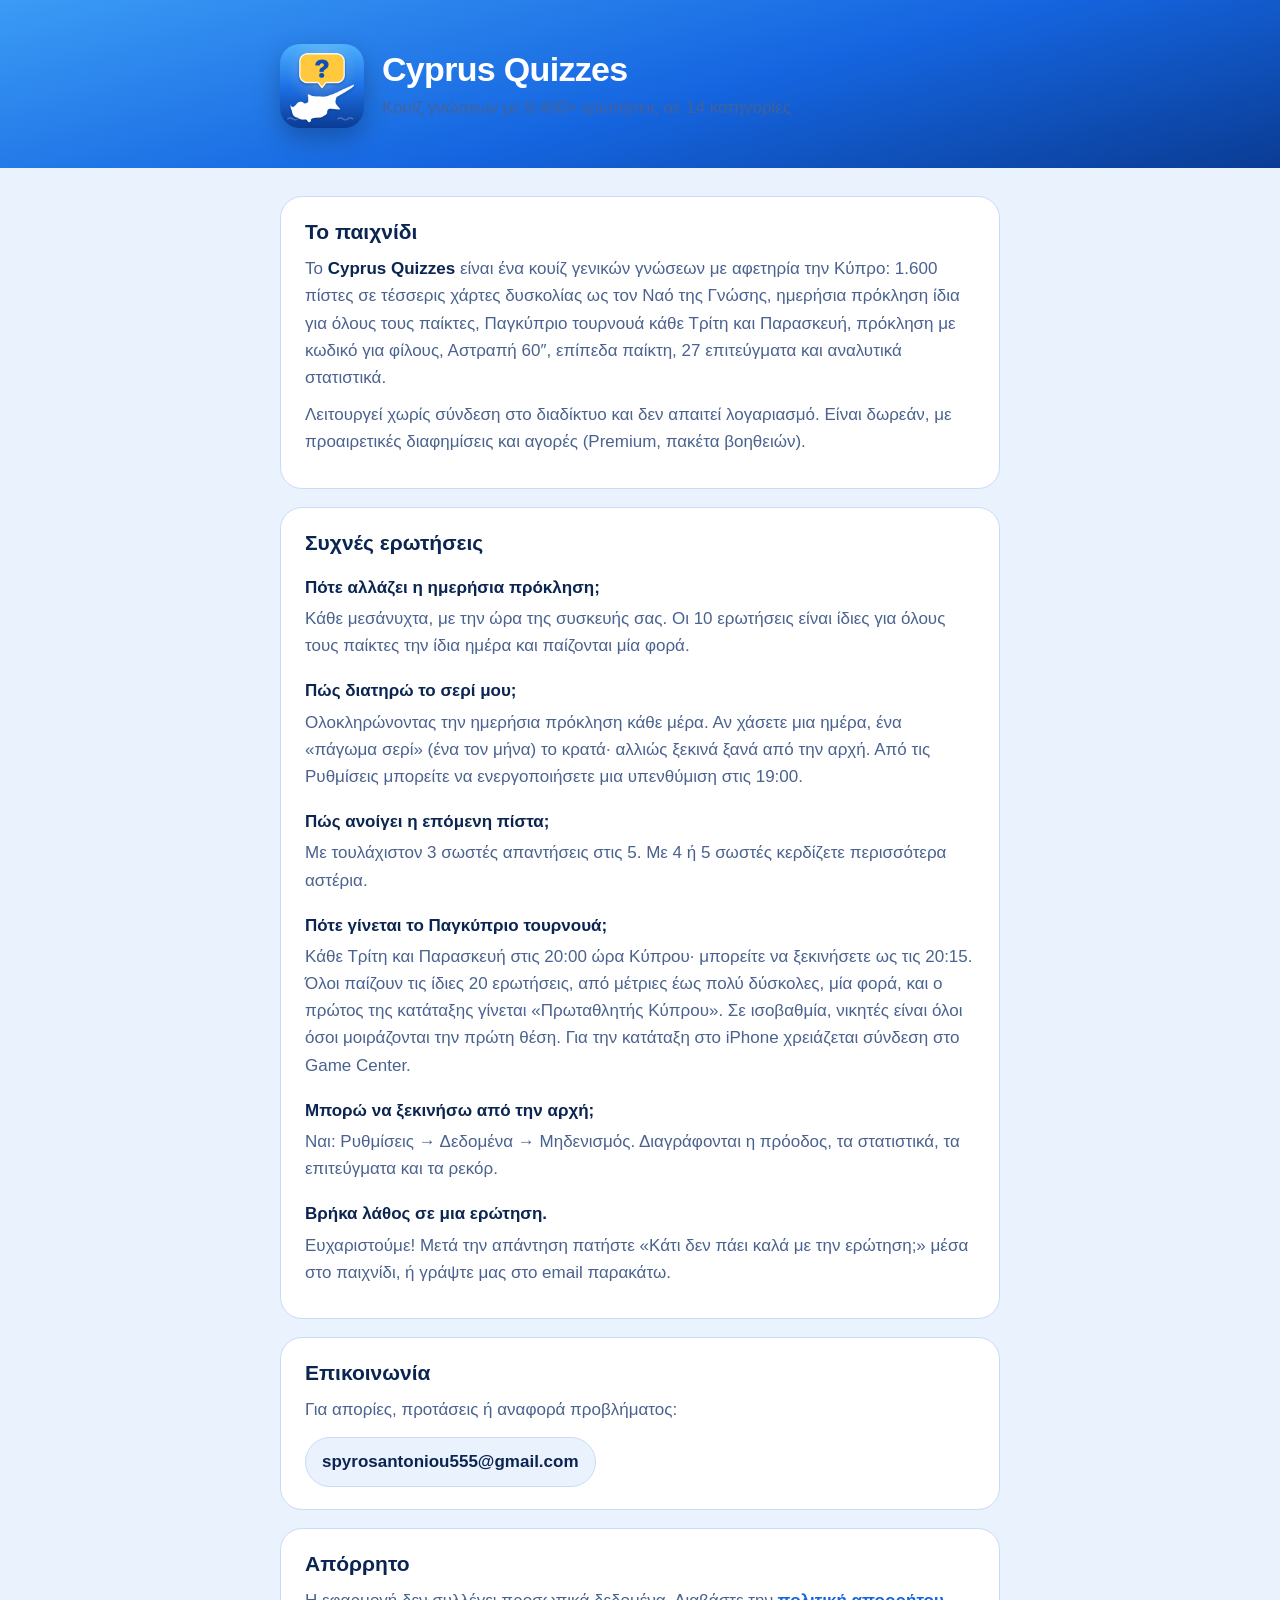
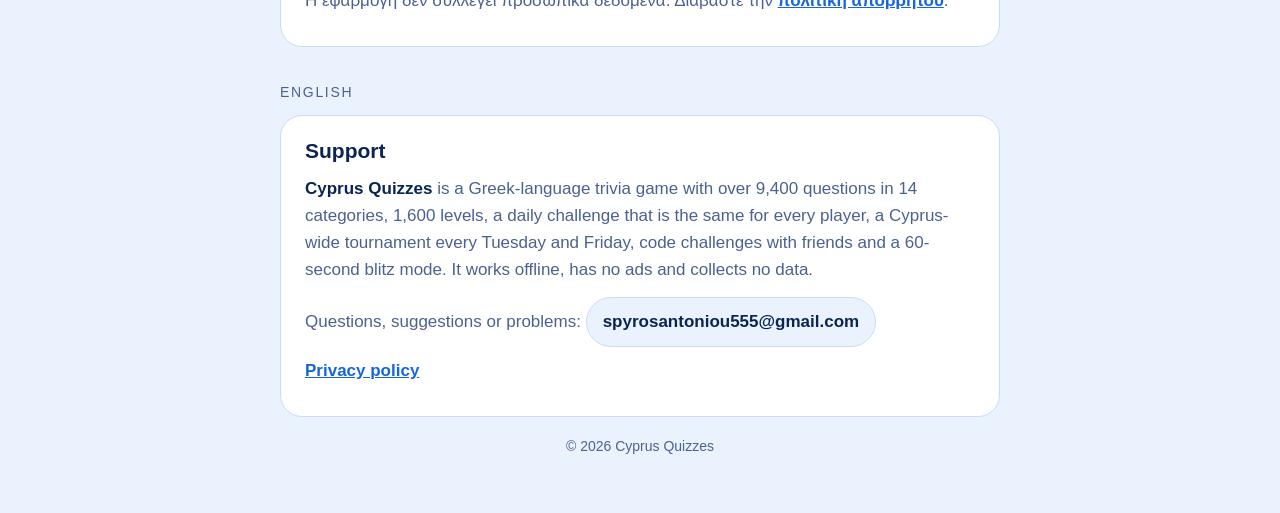
==== index.html @ 0e236377 "Support page and privacy policy" ====
<!doctype html>
<html lang="el">
<head>
<meta charset="utf-8">
<meta name="viewport" content="width=device-width, initial-scale=1, viewport-fit=cover">
<title>Cyprus Quizzes · Υποστήριξη</title>
<meta name="description" content="Cyprus Quizzes: κουίζ γνώσεων με 9.400+ ερωτήσεις σε 14 κατηγορίες. Υποστήριξη και επικοινωνία.">
<link rel="icon" href="icon.png">
<link rel="stylesheet" href="style.css">
</head>
<body>
<header>
  <div class="wrap brand">
    <img src="icon.png" alt="">
    <div>
      <h1>Cyprus Quizzes</h1>
      <p class="tag">Κουίζ γνώσεων με 9.400+ ερωτήσεις σε 14 κατηγορίες</p>
    </div>
  </div>
</header>
<main>
  <div class="wrap">
    <section>
      <h2>Το παιχνίδι</h2>
      <p>Το <strong>Cyprus Quizzes</strong> είναι ένα κουίζ γενικών γνώσεων με αφετηρία την Κύπρο: 1.600 πίστες σε τέσσερις χάρτες δυσκολίας ως τον Ναό της Γνώσης, ημερήσια πρόκληση ίδια για όλους τους παίκτες, Παγκύπριο τουρνουά κάθε Τρίτη και Παρασκευή, πρόκληση με κωδικό για φίλους, Αστραπή 60″, επίπεδα παίκτη, 27 επιτεύγματα και αναλυτικά στατιστικά.</p>
      <p>Λειτουργεί χωρίς σύνδεση στο διαδίκτυο και δεν απαιτεί λογαριασμό. Είναι δωρεάν, με προαιρετικές διαφημίσεις και αγορές (Premium, πακέτα βοηθειών).</p>
    </section>

    <section>
      <h2>Συχνές ερωτήσεις</h2>
      <h3>Πότε αλλάζει η ημερήσια πρόκληση;</h3>
      <p>Κάθε μεσάνυχτα, με την ώρα της συσκευής σας. Οι 10 ερωτήσεις είναι ίδιες για όλους τους παίκτες την ίδια ημέρα και παίζονται μία φορά.</p>
      <h3>Πώς διατηρώ το σερί μου;</h3>
      <p>Ολοκληρώνοντας την ημερήσια πρόκληση κάθε μέρα. Αν χάσετε μια ημέρα, ένα «πάγωμα σερί» (ένα τον μήνα) το κρατά· αλλιώς ξεκινά ξανά από την αρχή. Από τις Ρυθμίσεις μπορείτε να ενεργοποιήσετε μια υπενθύμιση στις 19:00.</p>
      <h3>Πώς ανοίγει η επόμενη πίστα;</h3>
      <p>Με τουλάχιστον 3 σωστές απαντήσεις στις 5. Με 4 ή 5 σωστές κερδίζετε περισσότερα αστέρια.</p>
      <h3>Πότε γίνεται το Παγκύπριο τουρνουά;</h3>
      <p>Κάθε Τρίτη και Παρασκευή στις 20:00 ώρα Κύπρου· μπορείτε να ξεκινήσετε ως τις 20:15. Όλοι παίζουν τις ίδιες 20 ερωτήσεις, από μέτριες έως πολύ δύσκολες, μία φορά, και ο πρώτος της κατάταξης γίνεται «Πρωταθλητής Κύπρου». Σε ισοβαθμία, νικητές είναι όλοι όσοι μοιράζονται την πρώτη θέση. Για την κατάταξη στο iPhone χρειάζεται σύνδεση στο Game Center.</p>
      <h3>Μπορώ να ξεκινήσω από την αρχή;</h3>
      <p>Ναι: Ρυθμίσεις → Δεδομένα → Μηδενισμός. Διαγράφονται η πρόοδος, τα στατιστικά, τα επιτεύγματα και τα ρεκόρ.</p>
      <h3>Βρήκα λάθος σε μια ερώτηση.</h3>
      <p>Ευχαριστούμε! Μετά την απάντηση πατήστε «Κάτι δεν πάει καλά με την ερώτηση;» μέσα στο παιχνίδι, ή γράψτε μας στο email παρακάτω.</p>
    </section>

    <section>
      <h2>Επικοινωνία</h2>
      <p>Για απορίες, προτάσεις ή αναφορά προβλήματος:</p>
      <span class="mail">spyrosantoniou555@gmail.com</span>
    </section>

    <section>
      <h2>Απόρρητο</h2>
      <p>Η εφαρμογή δεν συλλέγει προσωπικά δεδομένα. Διαβάστε την <a href="privacy.html">πολιτική απορρήτου</a>.</p>
    </section>

    <p class="lang">English</p>
    <section lang="en">
      <h2>Support</h2>
      <p><strong>Cyprus Quizzes</strong> is a Greek-language trivia game with over 9,400 questions in 14 categories, 1,600 levels, a daily challenge that is the same for every player, a Cyprus-wide tournament every Tuesday and Friday, code challenges with friends and a 60-second blitz mode. It works offline, has no ads and collects no data.</p>
      <p>Questions, suggestions or problems: <span class="mail">spyrosantoniou555@gmail.com</span></p>
      <p><a href="privacy.html#en">Privacy policy</a></p>
    </section>
    <footer>© 2026 Cyprus Quizzes</footer>
  </div>
</main>
</body>
</html>
---- style.css ----
:root {
  --bg: #EAF2FD; --surface: #FFFFFF; --ink: #0A2552; --ink-2: #4A6290; --line: #CADCF5;
  --brand: #1565E0; --brand-2: #0B49AE; --gold: #FFC83D;
  color-scheme: light;
}
@media (prefers-color-scheme: dark) {
  :root { --bg: #06132D; --surface: #0D224C; --ink: #EEF4FF; --ink-2: #A5BAE2; --line: #22427F; --brand: #82B5FF; color-scheme: dark; }
}
* { box-sizing: border-box; }
body { margin: 0; background: var(--bg); color: var(--ink); font: 17px/1.6 -apple-system, BlinkMacSystemFont, "Segoe UI", Roboto, "Noto Sans", sans-serif; -webkit-text-size-adjust: 100%; }
header { color: #FFFFFF; background: linear-gradient(165deg, #3B9BF5, #1565E0 55%, #0A3C94); padding-block: 44px 40px; padding-left: max(20px, env(safe-area-inset-left, 0px)); padding-right: max(20px, env(safe-area-inset-right, 0px)); }
.wrap { max-width: 720px; margin: 0 auto; }
.brand { display: flex; align-items: center; gap: 18px; }
.brand img { width: 84px; height: 84px; border-radius: 20px; box-shadow: 0 10px 24px rgb(0 0 0 / .25); }
h1 { margin: 0; font-size: 34px; line-height: 1.1; letter-spacing: -.02em; }
.tag { margin: 6px 0 0; opacity: .9; }
main { padding-block: 28px 56px; padding-left: max(20px, env(safe-area-inset-left, 0px)); padding-right: max(20px, env(safe-area-inset-right, 0px)); }
section { background: var(--surface); border: 1px solid var(--line); border-radius: 22px; padding: 22px 24px; margin-bottom: 18px; }
h2 { margin: 0 0 10px; font-size: 21px; line-height: 1.25; }
h3 { margin: 18px 0 4px; font-size: 17px; }
p, li { color: var(--ink-2); }
p { margin: 0 0 10px; }
ul { margin: 0; padding-left: 22px; }
strong { color: var(--ink); }
a { color: var(--brand); font-weight: 600; }
.mail { display: inline-block; margin-top: 4px; padding: 10px 16px; border-radius: 999px; background: var(--bg); border: 1px solid var(--line); font-weight: 700; color: var(--ink); user-select: all; }
footer { text-align: center; font-size: 14px; color: var(--ink-2); }
.lang { font-size: 14px; letter-spacing: .12em; text-transform: uppercase; color: var(--ink-2); margin: 34px 0 12px; }
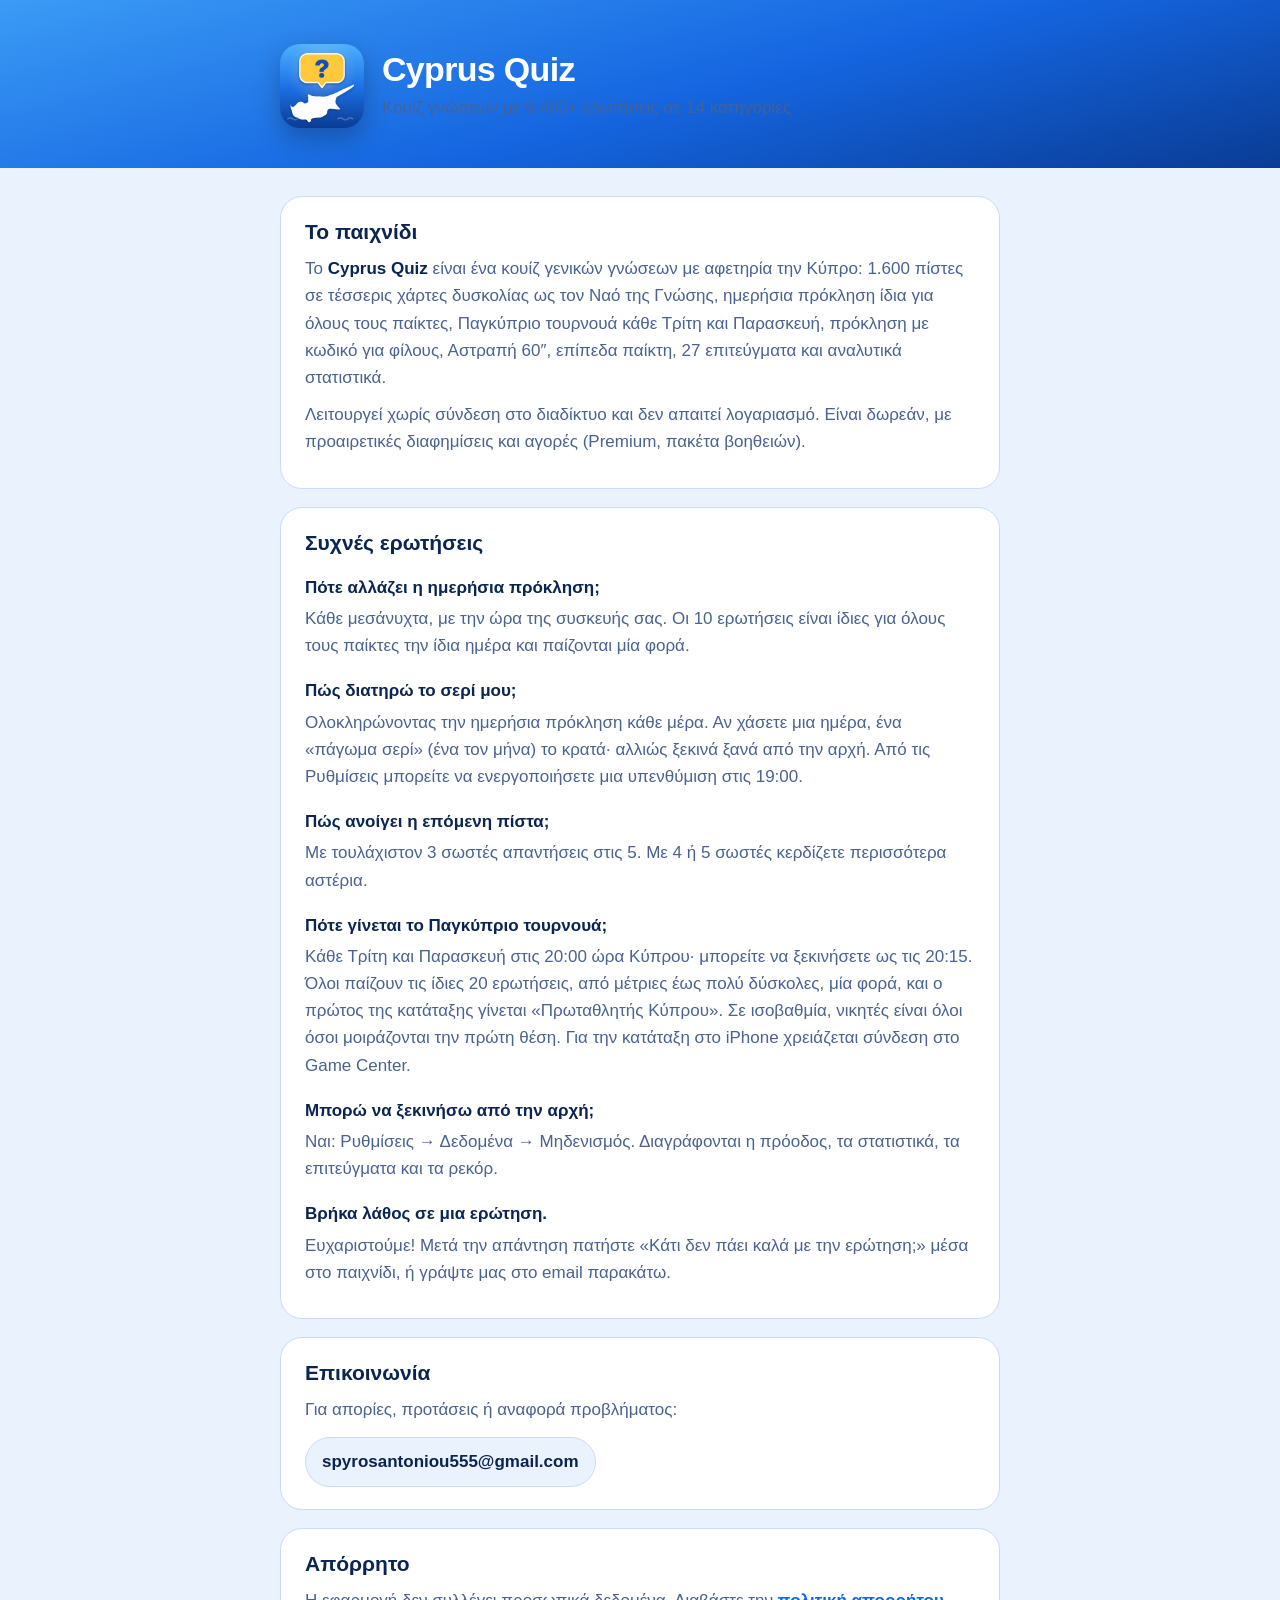
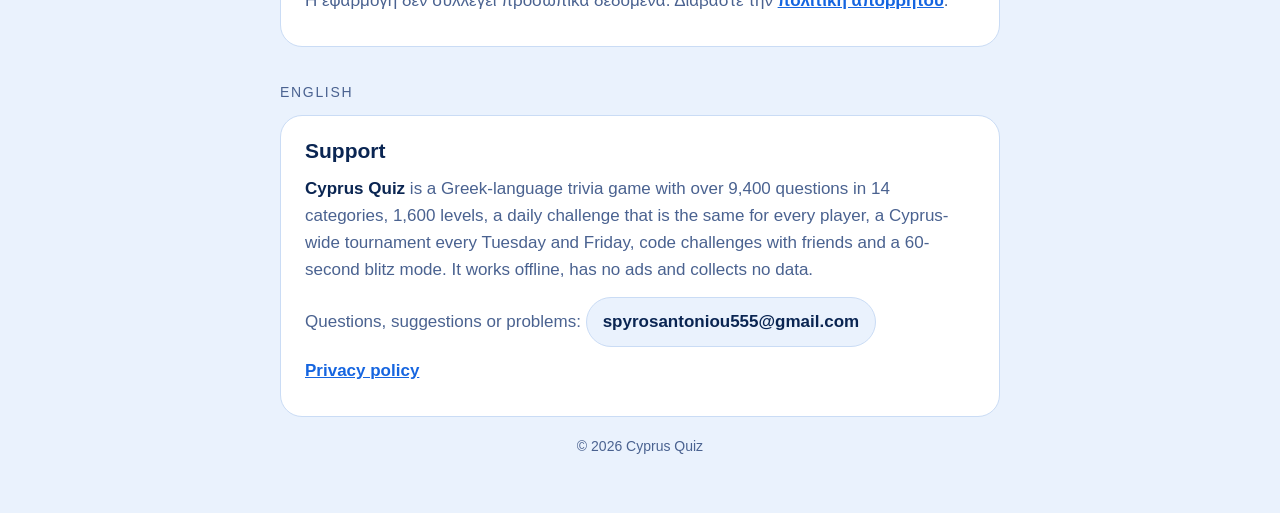
==== commit f0d0d98f: "Rename to Cyprus Quiz Co-Authored-By: Claude Fable 5.2 <noreply@anthropic.com> Claude-Session: https" ====
--- a/index.html
+++ b/index.html
@@ -3,8 +3,8 @@
 <head>
 <meta charset="utf-8">
 <meta name="viewport" content="width=device-width, initial-scale=1, viewport-fit=cover">
-<title>Cyprus Quizzes · Υποστήριξη</title>
-<meta name="description" content="Cyprus Quizzes: κουίζ γνώσεων με 9.400+ ερωτήσεις σε 14 κατηγορίες. Υποστήριξη και επικοινωνία.">
+<title>Cyprus Quiz · Υποστήριξη</title>
+<meta name="description" content="Cyprus Quiz: κουίζ γνώσεων με 9.400+ ερωτήσεις σε 14 κατηγορίες. Υποστήριξη και επικοινωνία.">
 <link rel="icon" href="icon.png">
 <link rel="stylesheet" href="style.css">
 </head>
@@ -13,7 +13,7 @@
   <div class="wrap brand">
     <img src="icon.png" alt="">
     <div>
-      <h1>Cyprus Quizzes</h1>
+      <h1>Cyprus Quiz</h1>
       <p class="tag">Κουίζ γνώσεων με 9.400+ ερωτήσεις σε 14 κατηγορίες</p>
     </div>
   </div>
@@ -22,7 +22,7 @@
   <div class="wrap">
     <section>
       <h2>Το παιχνίδι</h2>
-      <p>Το <strong>Cyprus Quizzes</strong> είναι ένα κουίζ γενικών γνώσεων με αφετηρία την Κύπρο: 1.600 πίστες σε τέσσερις χάρτες δυσκολίας ως τον Ναό της Γνώσης, ημερήσια πρόκληση ίδια για όλους τους παίκτες, Παγκύπριο τουρνουά κάθε Τρίτη και Παρασκευή, πρόκληση με κωδικό για φίλους, Αστραπή 60″, επίπεδα παίκτη, 27 επιτεύγματα και αναλυτικά στατιστικά.</p>
+      <p>Το <strong>Cyprus Quiz</strong> είναι ένα κουίζ γενικών γνώσεων με αφετηρία την Κύπρο: 1.600 πίστες σε τέσσερις χάρτες δυσκολίας ως τον Ναό της Γνώσης, ημερήσια πρόκληση ίδια για όλους τους παίκτες, Παγκύπριο τουρνουά κάθε Τρίτη και Παρασκευή, πρόκληση με κωδικό για φίλους, Αστραπή 60″, επίπεδα παίκτη, 27 επιτεύγματα και αναλυτικά στατιστικά.</p>
       <p>Λειτουργεί χωρίς σύνδεση στο διαδίκτυο και δεν απαιτεί λογαριασμό. Είναι δωρεάν, με προαιρετικές διαφημίσεις και αγορές (Premium, πακέτα βοηθειών).</p>
     </section>
 
@@ -56,11 +56,11 @@
     <p class="lang">English</p>
     <section lang="en">
       <h2>Support</h2>
-      <p><strong>Cyprus Quizzes</strong> is a Greek-language trivia game with over 9,400 questions in 14 categories, 1,600 levels, a daily challenge that is the same for every player, a Cyprus-wide tournament every Tuesday and Friday, code challenges with friends and a 60-second blitz mode. It works offline, has no ads and collects no data.</p>
+      <p><strong>Cyprus Quiz</strong> is a Greek-language trivia game with over 9,400 questions in 14 categories, 1,600 levels, a daily challenge that is the same for every player, a Cyprus-wide tournament every Tuesday and Friday, code challenges with friends and a 60-second blitz mode. It works offline, has no ads and collects no data.</p>
       <p>Questions, suggestions or problems: <span class="mail">spyrosantoniou555@gmail.com</span></p>
       <p><a href="privacy.html#en">Privacy policy</a></p>
     </section>
-    <footer>© 2026 Cyprus Quizzes</footer>
+    <footer>© 2026 Cyprus Quiz</footer>
   </div>
 </main>
 </body>
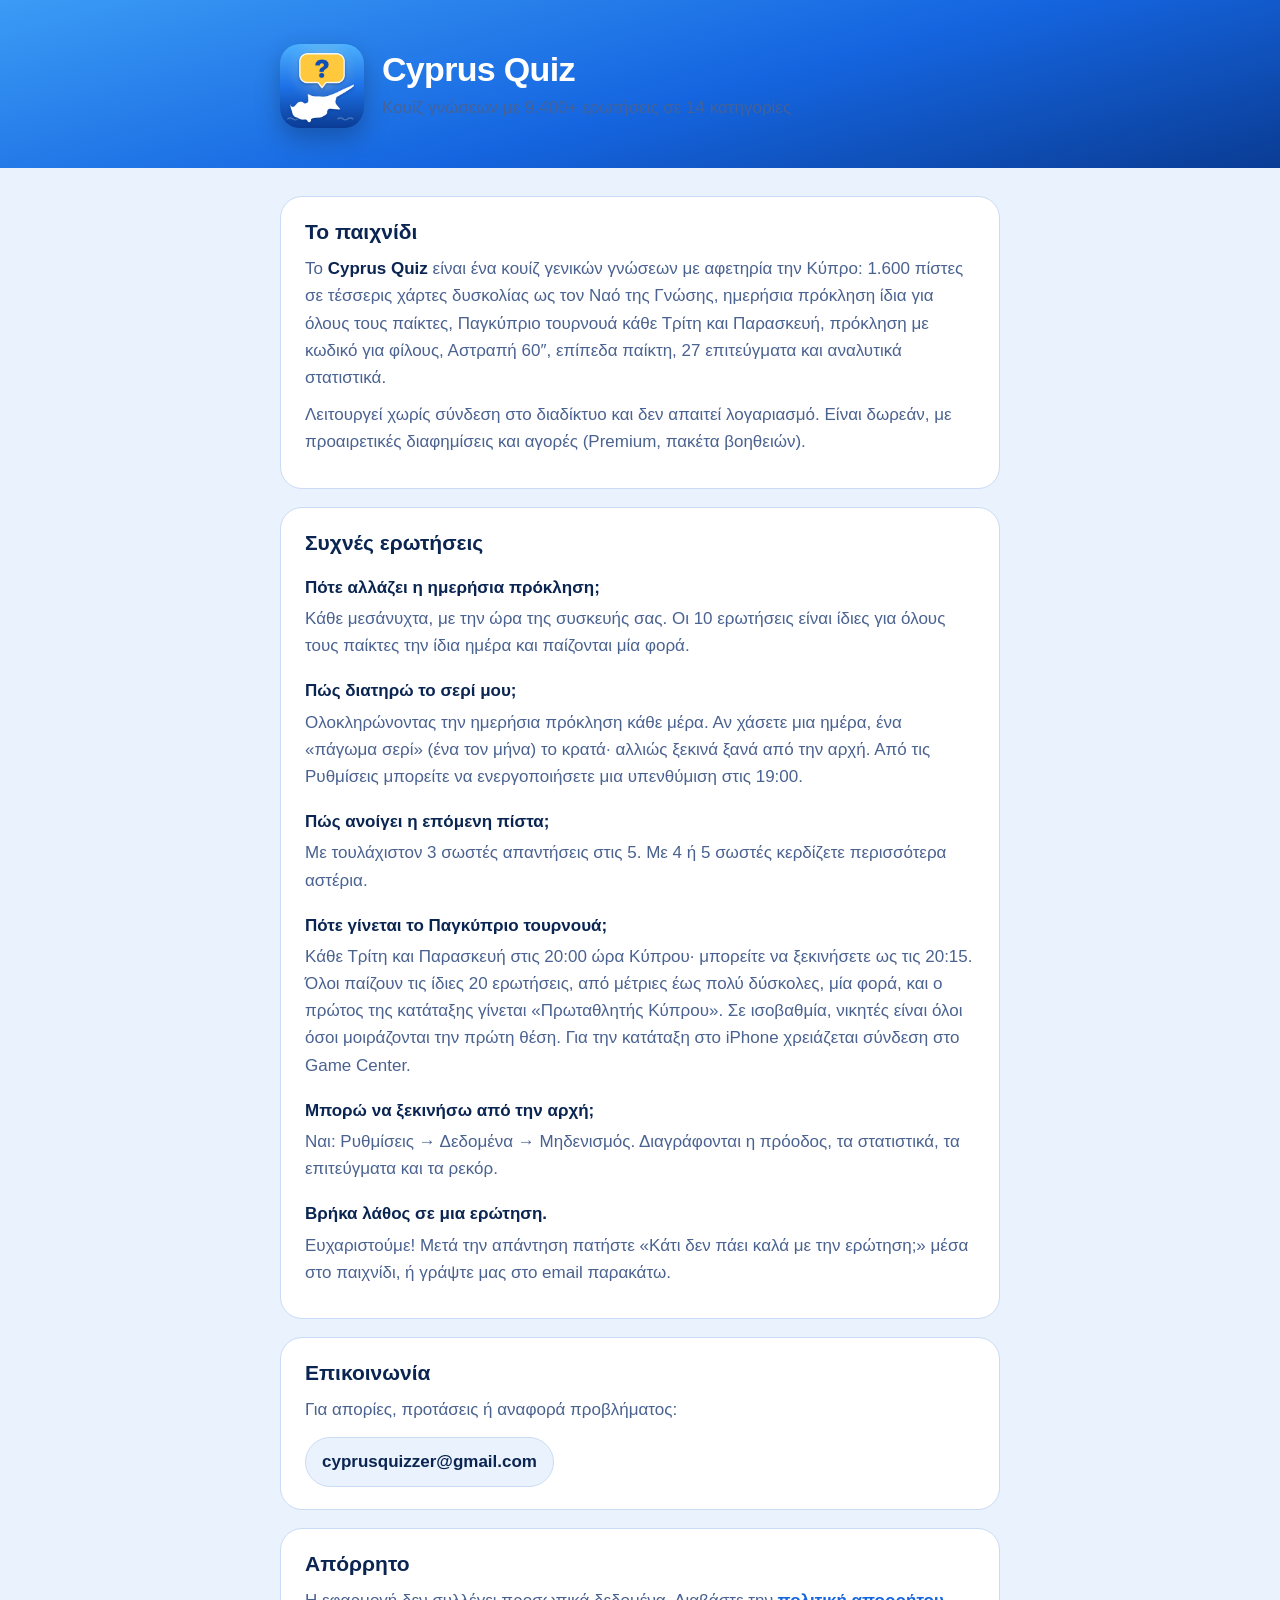
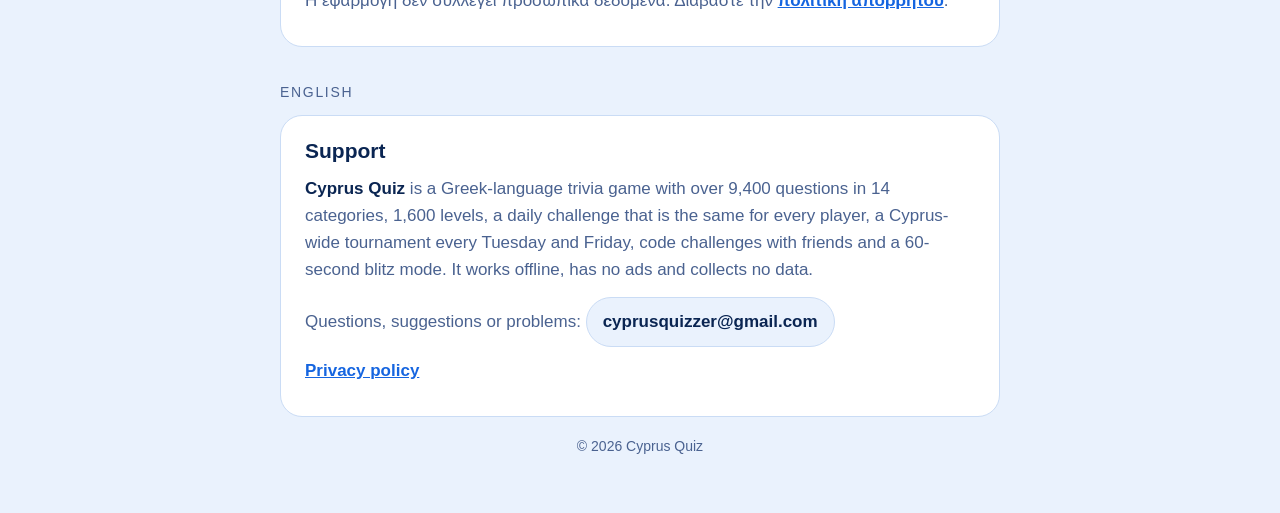
==== commit afa8f719: "Use cyprusquizzer@gmail.com as the public contact email Co-Authored-By: Claude Fable 5.2 <noreply@an" ====
--- a/index.html
+++ b/index.html
@@ -45,7 +45,7 @@
     <section>
       <h2>Επικοινωνία</h2>
       <p>Για απορίες, προτάσεις ή αναφορά προβλήματος:</p>
-      <span class="mail">spyrosantoniou555@gmail.com</span>
+      <span class="mail">cyprusquizzer@gmail.com</span>
     </section>
 
     <section>
@@ -57,7 +57,7 @@
     <section lang="en">
       <h2>Support</h2>
       <p><strong>Cyprus Quiz</strong> is a Greek-language trivia game with over 9,400 questions in 14 categories, 1,600 levels, a daily challenge that is the same for every player, a Cyprus-wide tournament every Tuesday and Friday, code challenges with friends and a 60-second blitz mode. It works offline, has no ads and collects no data.</p>
-      <p>Questions, suggestions or problems: <span class="mail">spyrosantoniou555@gmail.com</span></p>
+      <p>Questions, suggestions or problems: <span class="mail">cyprusquizzer@gmail.com</span></p>
       <p><a href="privacy.html#en">Privacy policy</a></p>
     </section>
     <footer>© 2026 Cyprus Quiz</footer>
